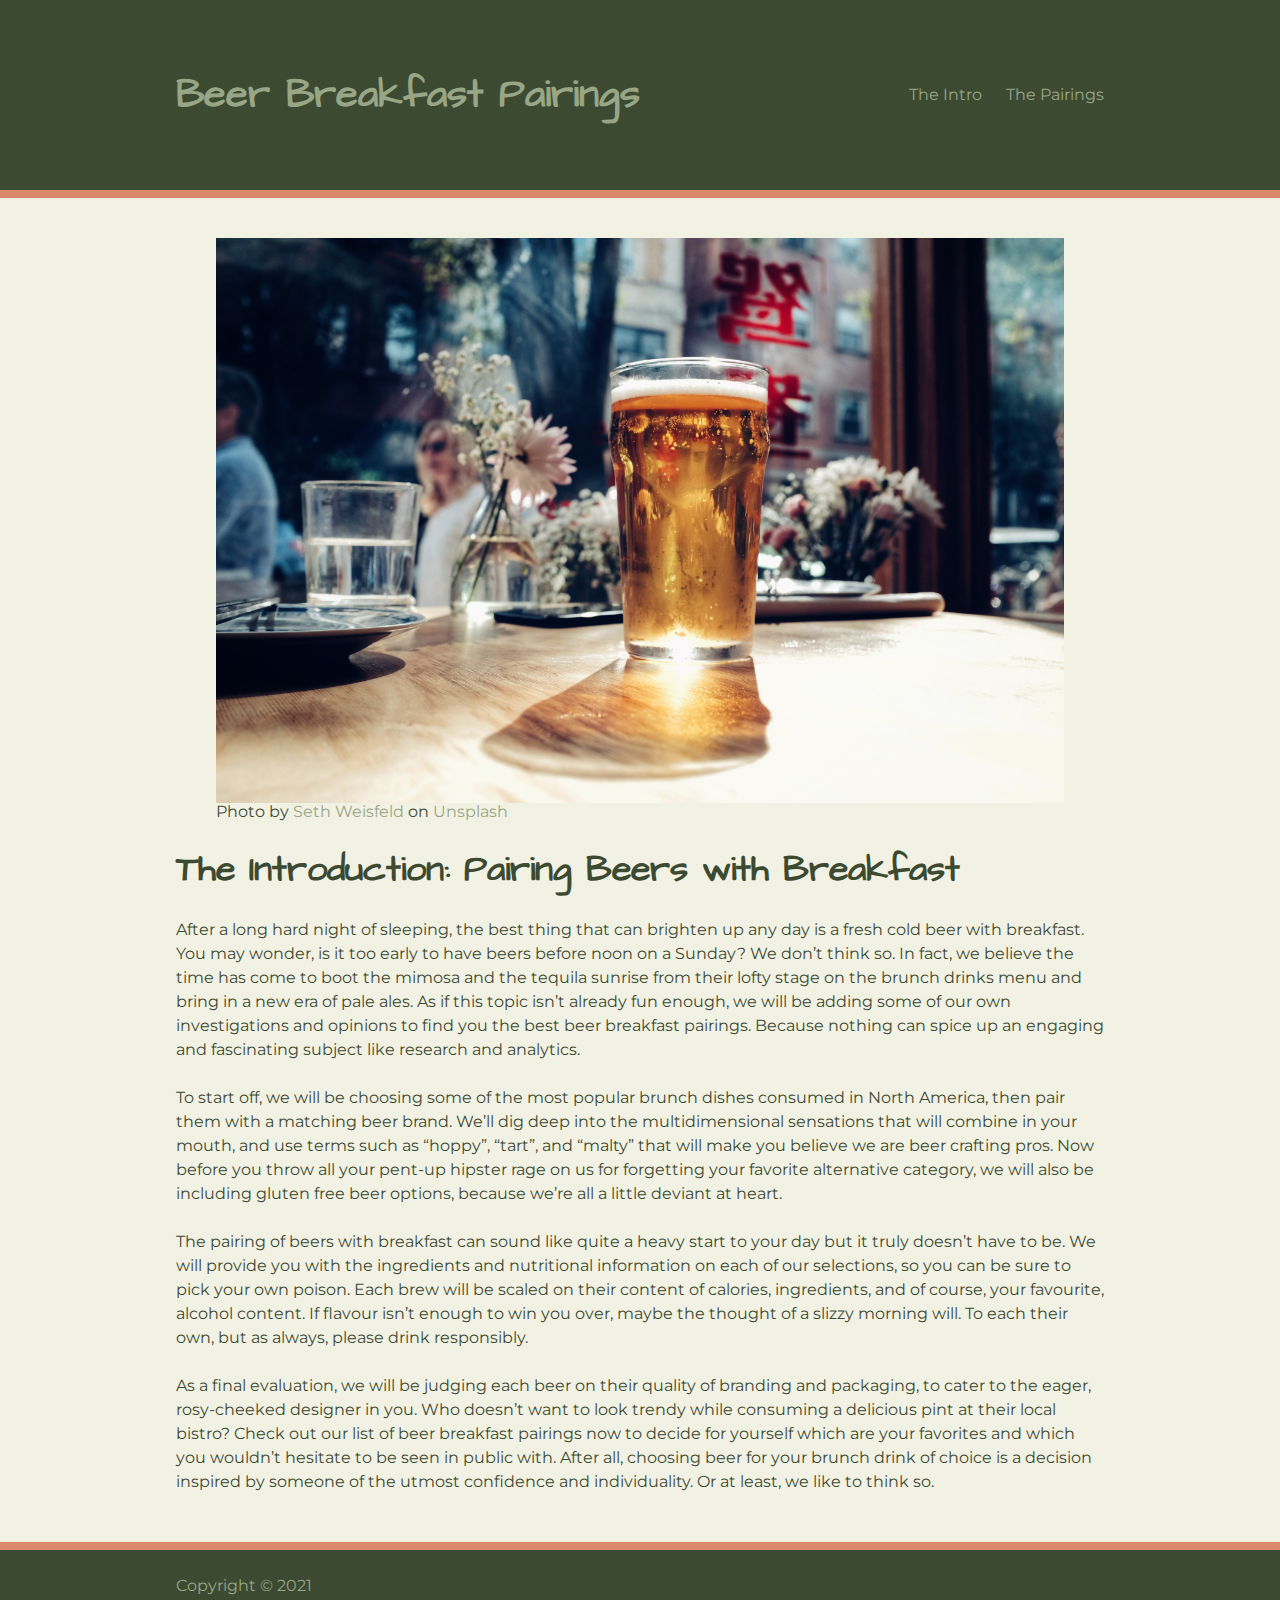
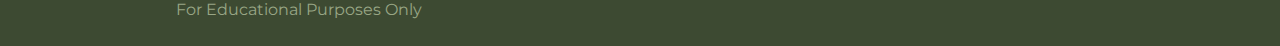
==== index.html @ 4dcbe9a8 "more keyword density fixes" ====
<!DOCTYPE html>
<html lang="en" dir="ltr" class="no-js">
  <head>

    <!-- Global site tag (gtag.js) - Google Analytics -->
    <script async src="https://www.googletagmanager.com/gtag/js?id=G-LC8LD8PH2Z"></script>
    <script>
      window.dataLayer = window.dataLayer || [];
      function gtag(){dataLayer.push(arguments);}
      gtag('js', new Date());

      gtag('config', 'G-LC8LD8PH2Z');
    </script>

    <meta charset="UTF-8">
    <title>Beer Breakfast Pairings | Our Top Beer Picks To Match Your Favorite Brunch Dishes | The Introduction</title>
    <meta name="description" content="Our favourite beer breakfast pairings for the most popular brunch meals in North America. Using words such as 'malty' and 'hoppy' in our analysis, we will make you believe we brew the beer ourselves.">
    <meta name="keywords" content="beer breakfast parings, beers with brunch pairings, ale, drink">
    <meta name="viewport" content="width=device-width, initial-scale=1.0">

    <meta name="google-site-verification" content="4k_ehFL5iuxhpfFcUQzM9LaRDyfNftqiYfcTydCFBc4" />

    <link rel="preconnect" href="https://fonts.gstatic.com">
    <link href="https://fonts.googleapis.com/css2?family=Architects+Daughter&family=Montserrat&display=swap" rel="stylesheet">

    <link rel="stylesheet" href="css/template.css">
    <link rel="stylesheet" href="css/style.css">

  </head>

  <body>
    <header>
      <div class="container">
        <h1>Beer Breakfast Pairings</h1>
        <nav>
          <ul>
            <li><a href="index.html">The Intro</a></li>
            <li><a href="pairings.html">The Pairings</a></li>
          </ul>
        </nav>
      </div>
    </header>

    <main class="container">
      <figure>
        <img src="img/banner-home.jpg" alt="beer on a brunch table in cafe">
        <figcaption><span>Photo by <a href="https://unsplash.com/@s3th?utm_source=unsplash&amp;utm_medium=referral&amp;utm_content=creditCopyText">Seth Weisfeld</a> on <a href="https://unsplash.com/s/photos/beer-brunch?utm_source=unsplash&amp;utm_medium=referral&amp;utm_content=creditCopyText">Unsplash</a></span></figcaption>
      </figure>
      <h2>The Introduction: Pairing Beers with Breakfast</h2>
      <p>After a long hard night of sleeping, the best thing that can brighten up any day is a fresh cold beer with breakfast. You may wonder, is it too early to have beers before noon on a Sunday? We don’t think so. In fact, we believe the time has come to boot the mimosa and the tequila sunrise from their lofty stage on the brunch drinks menu and bring in a new era of pale ales. As if this topic isn’t already fun enough, we will be adding some of our own investigations and opinions to find you the best beer breakfast pairings. Because nothing can spice up an engaging and fascinating subject like research and analytics. </p>
      <p>To start off, we will be choosing some of the most popular brunch dishes consumed in North America, then pair them with a matching beer brand. We’ll dig deep into the multidimensional sensations that will combine in your mouth, and use terms such as “hoppy”, “tart”, and “malty” that will make you believe we are beer crafting pros. Now before you throw all your pent-up hipster rage on us for forgetting your favorite alternative category, we will also be including gluten free beer options, because we’re all a little deviant at heart.</p>
      <p>The pairing of beers with breakfast can sound like quite a heavy start to your day but it truly doesn’t have to be. We will provide you with the ingredients and nutritional information on each of our selections, so you can be sure to pick your own poison. Each brew will be scaled on their content of calories, ingredients, and of course, your favourite, alcohol content. If flavour isn’t enough to win you over, maybe the thought of a slizzy morning will. To each their own, but as always, please drink responsibly.</p>
      <p>As a final evaluation, we will be judging each beer on their quality of branding and packaging, to cater to the eager, rosy-cheeked designer in you. Who doesn’t want to look trendy while consuming a delicious pint at their local bistro? Check out our list of beer breakfast pairings now to decide for yourself which are your favorites and which you wouldn’t hesitate to be seen in public with. After all, choosing beer for your brunch drink of choice is a decision inspired by someone of the utmost confidence and individuality. Or at least, we like to think so.</p>
    </main>

    <footer>
      <div class="container">
        <p>Copyright &copy; 2021</p>
        <p>For Educational Purposes Only</p>
      </div>
    </footer>
  </body>
</html>
---- css/template.css ----
html {
  scroll-behavior: smooth;
  line-height: 1.15;
  -webkit-text-size-adjust: 100%;
  font-size: 100%;
  box-sizing: border-box;
}

*, *::after, *::before {
  box-sizing: inherit;
}

body {
  min-height: 100vh;
  margin: 0;
}

/* article, aside, figcaption, figure, footer, header, hgroup, main, nav, section {
  display: block;
} */

h1, h2, h3, h4, h5, h6, p, ul, li {
  margin: 0;
}

hr {
  display: block;
  height: 1px;
  border: 0;
  border-top: 1px solid #ccc;
  margin: 1em 0;
  padding: 0;
}

b,
strong {
  font-weight: bolder;
}

small {
  font-size: 80%;
}

sub, sup {
  font-size: 75%;
  line-height: 0;
  position: relative;
  vertical-align: baseline;
}

sub {
  bottom: -0.25em;
}

sup {
  top: -0.5em;
}

img {
  border-style: none;
  max-width: 100%;
  display: block;
}

img:not([alt]) {
  filter: blur(10px);
}

button,
input,
optgroup,
select,
textarea {
  font-family: inherit;
  font-size: 100%;
  line-height: 1.15;
  margin: 0;
}

button,
input {
  overflow: visible;
}

button,
select {
  text-transform: none;
}

button,
[type="button"],
[type="reset"],
[type="submit"] {
  -webkit-appearance: button;
}

button::-moz-focus-inner,
[type="button"]::-moz-focus-inner,
[type="reset"]::-moz-focus-inner,
[type="submit"]::-moz-focus-inner {
  border-style: none;
  padding: 0;
}

fieldset {
  padding: 0.35em 0.75em 0.625em;
}

legend {
  box-sizing: border-box;
  color: inherit;
  display: table;
  max-width: 100%;
  padding: 0;
  white-space: normal;
}

textarea {
  overflow: auto;
}

[type="checkbox"],
[type="radio"] {
  box-sizing: border-box;
  padding: 0;
}

[type="number"]::-webkit-inner-spin-button,
[type="number"]::-webkit-outer-spin-button {
  height: auto;
}

[type="search"] {
  -webkit-appearance: textfield;
  outline-offset: -2px;
}

::-webkit-file-upload-button {
  -webkit-appearance: button;
  font: inherit;
}

audio,
canvas,
iframe,
img,
svg,
video {
  vertical-align: middle;
}

/* table {
  border-collapse: collapse;
} */

@media (prefers-reduced-motion: reduce) {
  * {
    animation-duration: 0.01ms !important;
    animation-iteration-count: .1 !important;
    transition-duration: 0.01ms !important;
    scroll-behavior: auto !important;
  }
}

.sr-only {
  border: 0;
  clip: rect(0, 0, 0, 0);
  height: 1px;
  margin: -1px;
  overflow: hidden;
  padding: 0;
  position: absolute;
  white-space: nowrap;
  width: 1px;
}

.sr-only.focusable:active,
.st-only.focusable:focus {
  clip: auto;
  height: auto;
  margin: 0;
  overflow: visible;
  position: static;
  white-space: inherit;
  width: auto;
}

.invisible {
  visibility: hidden;
}

.clearfix::before,
.clearfix::after {
  content: " ";
  display: table;
}

.clearfix::after {
  clear: both;
}
---- css/style.css ----
/* universal styles */
html {
  font-size: 100%;
}

body {
  display: flex;
  min-height: 100vh;
  flex-direction: column;
  font-family: 'Montserrat', sans-serif;
  background-color: #f2f2e4;
  color: #3D4A32;
}

main {
  flex: 1;
}

h1, h2, h3, h4 {
  font-family: 'Architects Daughter', cursive;
}

h1 {
  font-size: 2.5rem;
}

h2 {
  font-size: 2.25rem;
  line-height: 3rem;
  margin-bottom: 1.5rem;
}

p {
  font-size: 1rem;
  line-height: 1.5rem;
  margin-bottom: 1.5rem;
}

ul {
  padding: 0;
}

li {
  list-style-type: none;
}

a {
  text-decoration: none;
  color: #98A685;
}

a:hover {
  color: #D9896C;
}

a:active {
  color: #D9896C;
}

.container {
  max-width: 60rem;
  margin: 0 auto;
  padding: 1.5rem 1rem;
}

/* body styles */
header {
  background-color: #3D4A32;
  color: #98A685;
  border-bottom: 0.5rem solid #D9896C;
}

header .container {
  display: flex;
  flex-wrap: wrap;
  justify-content: space-between;
  padding: 3rem 1rem;
  align-items: center;
}

header h1 {
  margin: 1.5rem 3rem 1.5rem 0;
}

nav ul {
  display: flex;
  flex-wrap: wrap;
}

nav ul li {
  margin-left: 1.5rem;
}

nav ul li:first-of-type {
  margin: 0;
}

main h2 {
  margin-top: 1.5rem;
}

footer {
  background-color: #3D4A32;
  color: #98A685;
  border-top: 0.5rem solid #D9896C;
}

footer p {
  margin: 0;
}
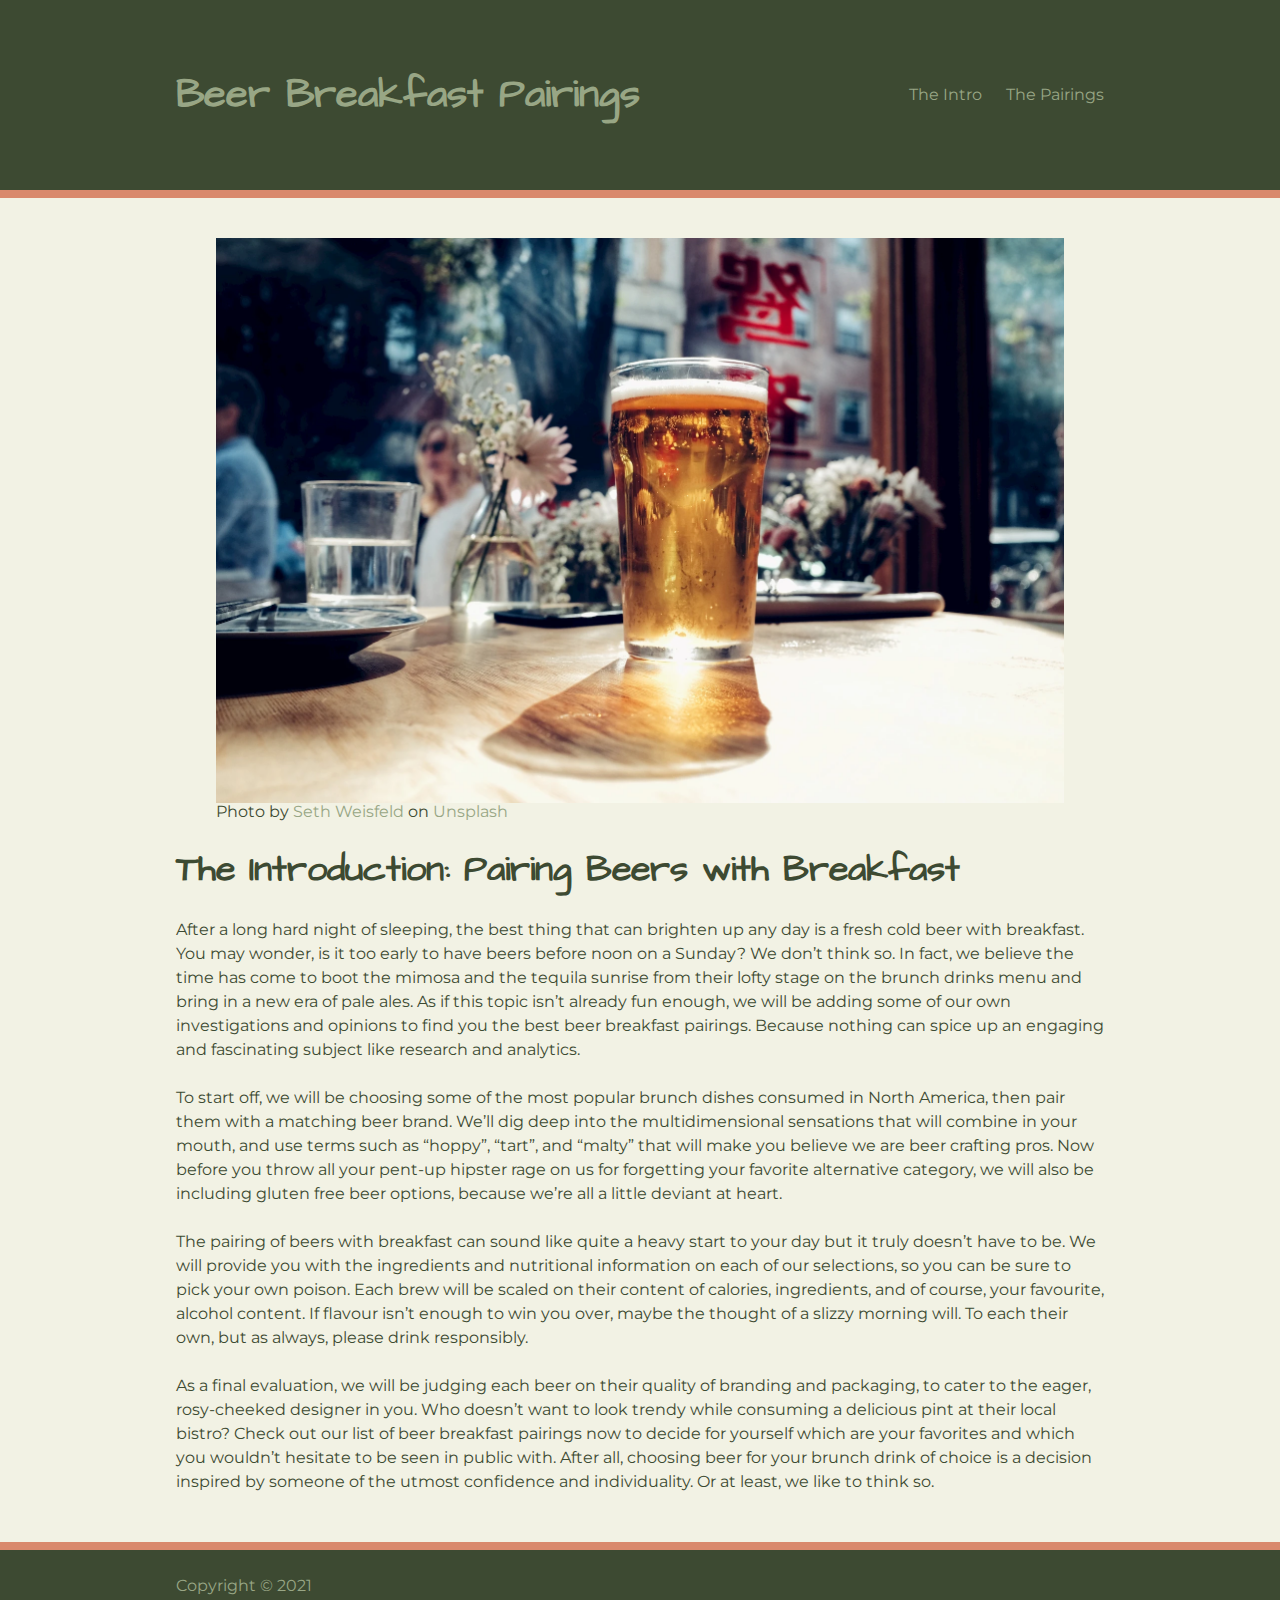
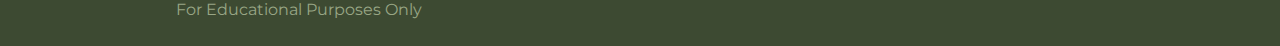
==== commit b5c55961: "updated imgs to resized webp format" ====
--- a/index.html
+++ b/index.html
@@ -15,7 +15,7 @@
     <meta charset="UTF-8">
     <title>Beer Breakfast Pairings | Our Top Beer Picks To Match Your Favorite Brunch Dishes | The Introduction</title>
     <meta name="description" content="Our favourite beer breakfast pairings for the most popular brunch meals in North America. Using words such as 'malty' and 'hoppy' in our analysis, we will make you believe we brew the beer ourselves.">
-    <meta name="keywords" content="beer breakfast parings, beers with brunch pairings, ale, drink">
+    <meta name="keywords" content="beer breakfast pairings, beers with brunch pairings, ale, drink, eat, meal, flavor">
     <meta name="viewport" content="width=device-width, initial-scale=1.0">
 
     <meta name="google-site-verification" content="4k_ehFL5iuxhpfFcUQzM9LaRDyfNftqiYfcTydCFBc4" />
@@ -43,7 +43,7 @@
 
     <main class="container">
       <figure>
-        <img src="img/banner-home.jpg" alt="beer on a brunch table in cafe">
+        <img src="img/banner-home.webp" alt="beer on a brunch table in cafe">
         <figcaption><span>Photo by <a href="https://unsplash.com/@s3th?utm_source=unsplash&amp;utm_medium=referral&amp;utm_content=creditCopyText">Seth Weisfeld</a> on <a href="https://unsplash.com/s/photos/beer-brunch?utm_source=unsplash&amp;utm_medium=referral&amp;utm_content=creditCopyText">Unsplash</a></span></figcaption>
       </figure>
       <h2>The Introduction: Pairing Beers with Breakfast</h2>
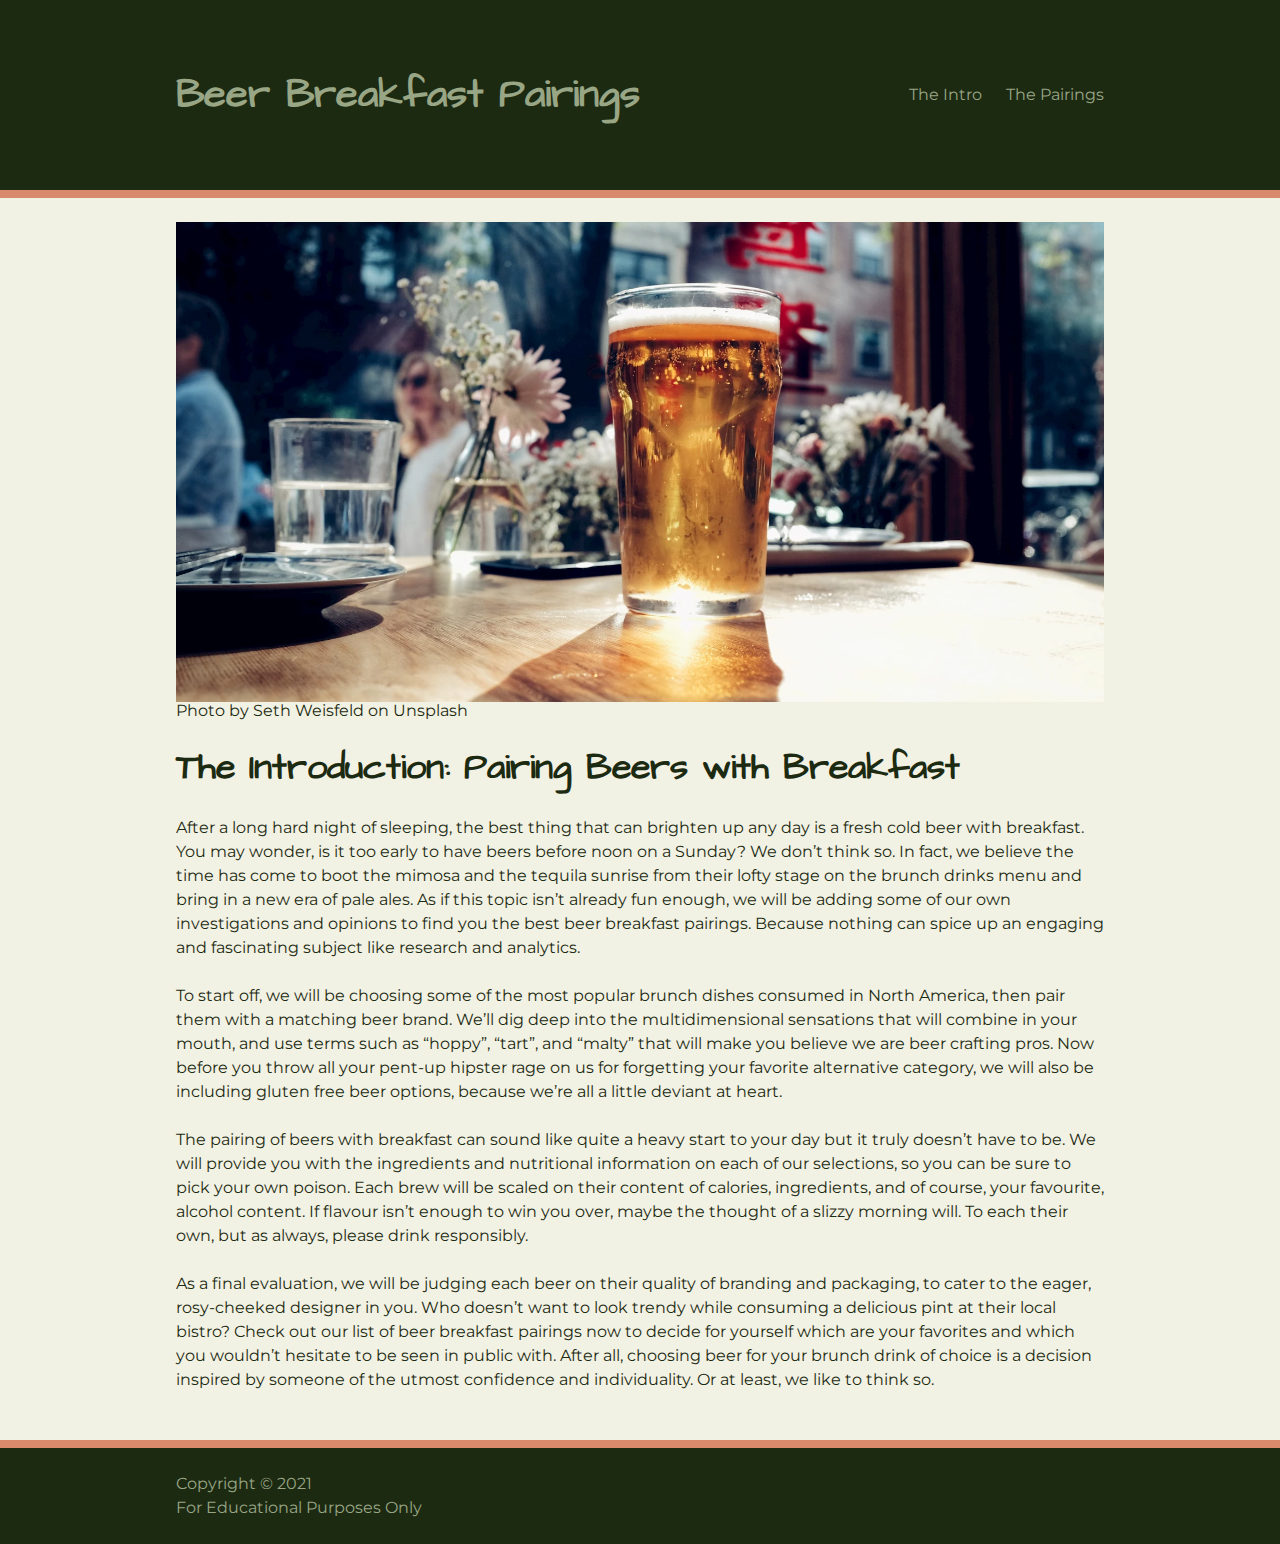
==== commit b4a6e201: "changed figure img to banner with background img" ====
--- a/index.html
+++ b/index.html
@@ -42,10 +42,11 @@
     </header>
 
     <main class="container">
-      <figure>
-        <img src="img/banner-home.webp" alt="beer on a brunch table in cafe">
-        <figcaption><span>Photo by <a href="https://unsplash.com/@s3th?utm_source=unsplash&amp;utm_medium=referral&amp;utm_content=creditCopyText">Seth Weisfeld</a> on <a href="https://unsplash.com/s/photos/beer-brunch?utm_source=unsplash&amp;utm_medium=referral&amp;utm_content=creditCopyText">Unsplash</a></span></figcaption>
-      </figure>
+      <div class="banner">
+        <div class="banner-img home"></div>
+        <span>Photo by <a href="https://unsplash.com/@s3th?utm_source=unsplash&amp;utm_medium=referral&amp;utm_content=creditCopyText">Seth Weisfeld</a> on <a href="https://unsplash.com/s/photos/beer-brunch?utm_source=unsplash&amp;utm_medium=referral&amp;utm_content=creditCopyText">Unsplash</a></span>
+      </div>
+
       <h2>The Introduction: Pairing Beers with Breakfast</h2>
       <p>After a long hard night of sleeping, the best thing that can brighten up any day is a fresh cold beer with breakfast. You may wonder, is it too early to have beers before noon on a Sunday? We don’t think so. In fact, we believe the time has come to boot the mimosa and the tequila sunrise from their lofty stage on the brunch drinks menu and bring in a new era of pale ales. As if this topic isn’t already fun enough, we will be adding some of our own investigations and opinions to find you the best beer breakfast pairings. Because nothing can spice up an engaging and fascinating subject like research and analytics. </p>
       <p>To start off, we will be choosing some of the most popular brunch dishes consumed in North America, then pair them with a matching beer brand. We’ll dig deep into the multidimensional sensations that will combine in your mouth, and use terms such as “hoppy”, “tart”, and “malty” that will make you believe we are beer crafting pros. Now before you throw all your pent-up hipster rage on us for forgetting your favorite alternative category, we will also be including gluten free beer options, because we’re all a little deviant at heart.</p>
--- a/css/style.css
+++ b/css/style.css
@@ -9,7 +9,7 @@
   flex-direction: column;
   font-family: 'Montserrat', sans-serif;
   background-color: #f2f2e4;
-  color: #3D4A32;
+  color: #1D2A12;
 }
 
 main {
@@ -57,6 +57,10 @@
   color: #D9896C;
 }
 
+main a {
+  color: #1D2A12;
+}
+
 .container {
   max-width: 60rem;
   margin: 0 auto;
@@ -65,7 +69,7 @@
 
 /* body styles */
 header {
-  background-color: #3D4A32;
+  background-color: #1D2A12;
   color: #98A685;
   border-bottom: 0.5rem solid #D9896C;
 }
@@ -95,12 +99,33 @@
   margin: 0;
 }
 
+.banner {
+  display: flex;
+  flex-wrap: wrap;
+  flex-direction: column;
+  margin: 0;
+}
+
+.banner .home {
+  background-image: url('../img/banner-home.webp');
+}
+
+.banner .pairings {
+  background-image: url('../img/banner-pairings.webp');
+}
+
+.banner-img {
+  height: 30rem;
+  background-position: center;
+  background-size: cover;
+}
+
 main h2 {
   margin-top: 1.5rem;
 }
 
 footer {
-  background-color: #3D4A32;
+  background-color: #1D2A12;
   color: #98A685;
   border-top: 0.5rem solid #D9896C;
 }
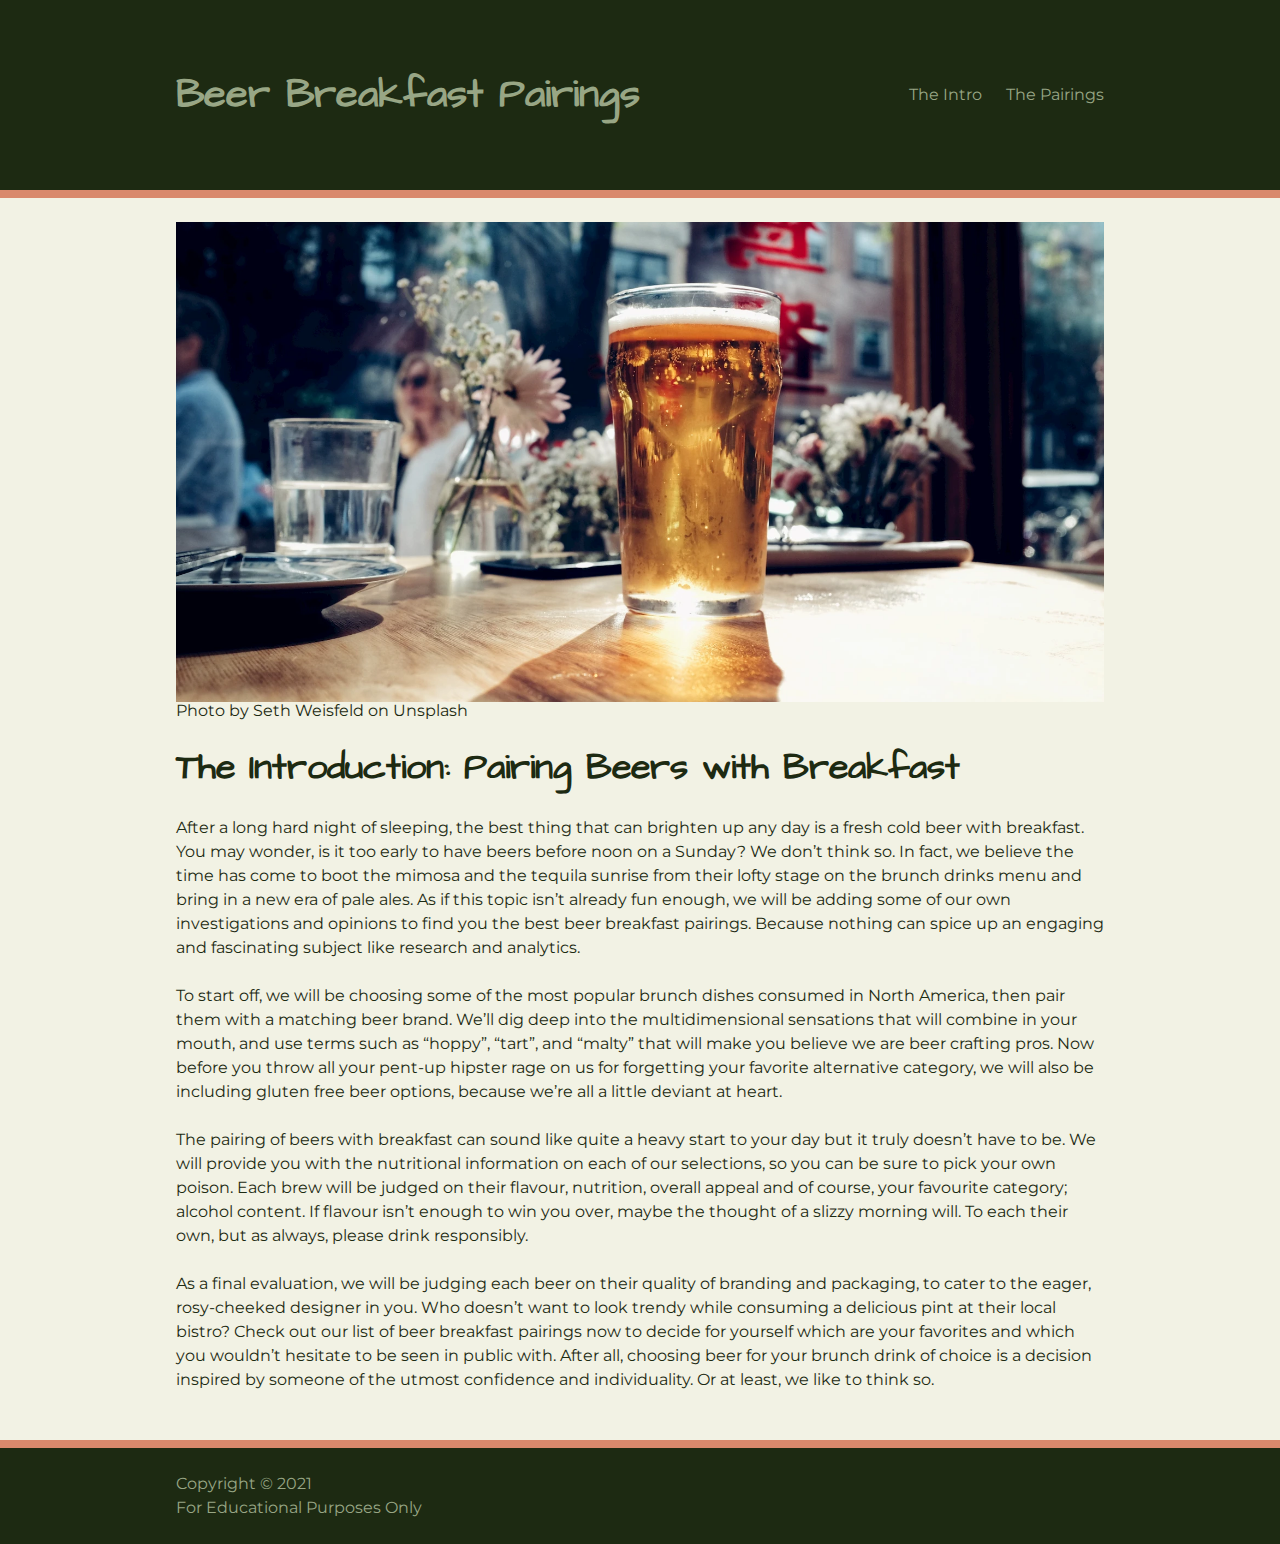
==== commit 932599a6: "Added pictures and some content to pairings page." ====
--- a/index.html
+++ b/index.html
@@ -50,7 +50,7 @@
       <h2>The Introduction: Pairing Beers with Breakfast</h2>
       <p>After a long hard night of sleeping, the best thing that can brighten up any day is a fresh cold beer with breakfast. You may wonder, is it too early to have beers before noon on a Sunday? We don’t think so. In fact, we believe the time has come to boot the mimosa and the tequila sunrise from their lofty stage on the brunch drinks menu and bring in a new era of pale ales. As if this topic isn’t already fun enough, we will be adding some of our own investigations and opinions to find you the best beer breakfast pairings. Because nothing can spice up an engaging and fascinating subject like research and analytics. </p>
       <p>To start off, we will be choosing some of the most popular brunch dishes consumed in North America, then pair them with a matching beer brand. We’ll dig deep into the multidimensional sensations that will combine in your mouth, and use terms such as “hoppy”, “tart”, and “malty” that will make you believe we are beer crafting pros. Now before you throw all your pent-up hipster rage on us for forgetting your favorite alternative category, we will also be including gluten free beer options, because we’re all a little deviant at heart.</p>
-      <p>The pairing of beers with breakfast can sound like quite a heavy start to your day but it truly doesn’t have to be. We will provide you with the ingredients and nutritional information on each of our selections, so you can be sure to pick your own poison. Each brew will be scaled on their content of calories, ingredients, and of course, your favourite, alcohol content. If flavour isn’t enough to win you over, maybe the thought of a slizzy morning will. To each their own, but as always, please drink responsibly.</p>
+      <p>The pairing of beers with breakfast can sound like quite a heavy start to your day but it truly doesn’t have to be. We will provide you with the nutritional information on each of our selections, so you can be sure to pick your own poison. Each brew will be judged on their flavour, nutrition, overall appeal and of course, your favourite category; alcohol content. If flavour isn’t enough to win you over, maybe the thought of a slizzy morning will. To each their own, but as always, please drink responsibly.</p>
       <p>As a final evaluation, we will be judging each beer on their quality of branding and packaging, to cater to the eager, rosy-cheeked designer in you. Who doesn’t want to look trendy while consuming a delicious pint at their local bistro? Check out our list of beer breakfast pairings now to decide for yourself which are your favorites and which you wouldn’t hesitate to be seen in public with. After all, choosing beer for your brunch drink of choice is a decision inspired by someone of the utmost confidence and individuality. Or at least, we like to think so.</p>
     </main>
 
--- a/css/style.css
+++ b/css/style.css
@@ -4,9 +4,6 @@
 }
 
 body {
-  display: flex;
-  min-height: 100vh;
-  flex-direction: column;
   font-family: 'Montserrat', sans-serif;
   background-color: #f2f2e4;
   color: #1D2A12;
@@ -16,7 +13,7 @@
   flex: 1;
 }
 
-h1, h2, h3, h4 {
+h1, h2, h3, h4, b {
   font-family: 'Architects Daughter', cursive;
 }
 
@@ -28,6 +25,11 @@
   font-size: 2.25rem;
   line-height: 3rem;
   margin-bottom: 1.5rem;
+}
+
+h3 {
+  font-size: 1.75rem;
+  line-height: 3rem;
 }
 
 p {
@@ -107,10 +109,12 @@
 }
 
 .banner .home {
+  background-image: url('../img/banner-home.jpg');
   background-image: url('../img/banner-home.webp');
 }
 
-.banner .pairings {
+.banner .banner-pairings {
+  background-image: url('../img/banner-pairings.jpg');
   background-image: url('../img/banner-pairings.webp');
 }
 
@@ -124,6 +128,43 @@
   margin-top: 1.5rem;
 }
 
+.pairings {
+  margin-top: 3rem;
+}
+
+.pairing {
+  display: flex;
+  flex-wrap: wrap;
+  justify-content: space-between;
+  margin-bottom: 5rem;
+  align-items: flex-start;
+}
+
+.pairing picture {
+  flex-basis: 40%;
+  outline: none;
+  border: 6px solid #D9896C;
+  border-radius: 5px;
+}
+
+.pairing:nth-child(even) picture {
+  order: 2;
+}
+
+.pairing .pairing-text {
+  flex-basis: calc(60% - 1.5rem);
+}
+
+.pairing p:first-of-type {
+  margin-top: 2rem;
+  margin-bottom: 2rem;
+}
+
+.pairing b {
+  font-size: 1.25rem;
+  line-height: 1.5rem;
+}
+
 footer {
   background-color: #1D2A12;
   color: #98A685;
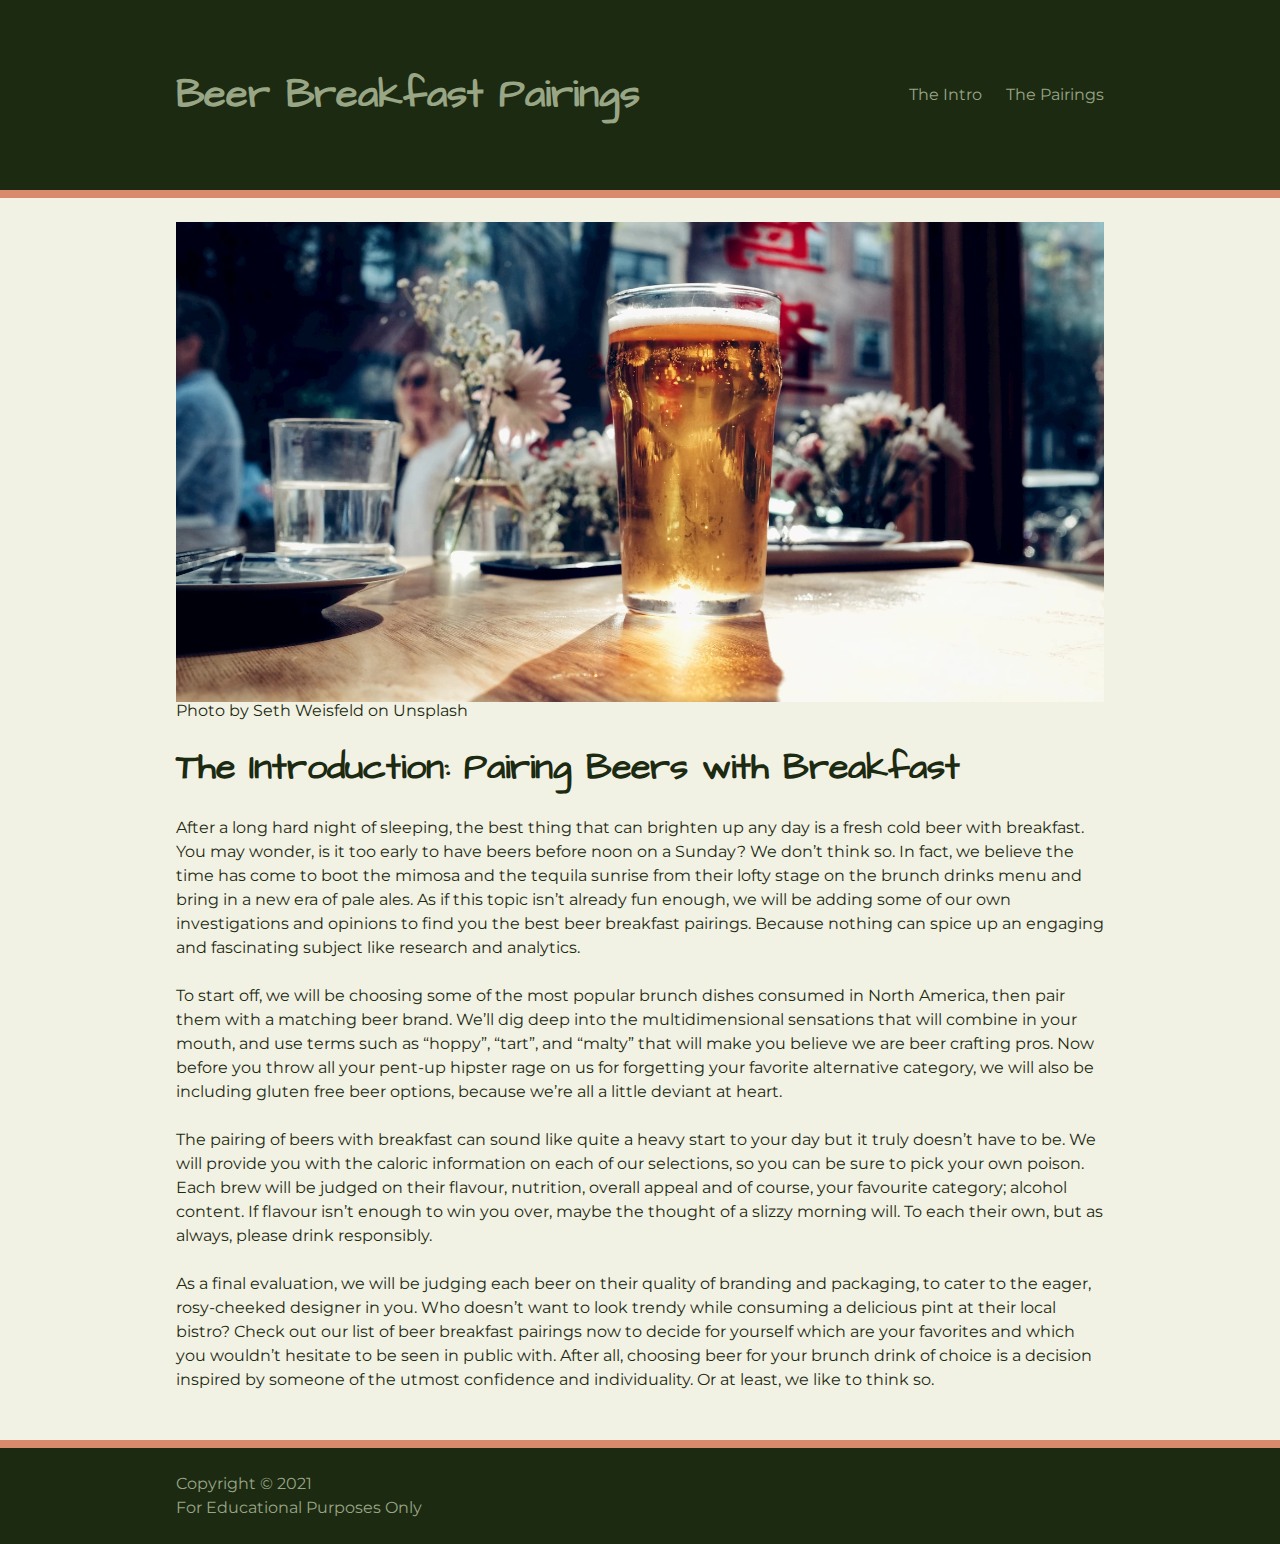
==== commit ce8cd87d: "Added more content on pairings page." ====
--- a/index.html
+++ b/index.html
@@ -50,7 +50,7 @@
       <h2>The Introduction: Pairing Beers with Breakfast</h2>
       <p>After a long hard night of sleeping, the best thing that can brighten up any day is a fresh cold beer with breakfast. You may wonder, is it too early to have beers before noon on a Sunday? We don’t think so. In fact, we believe the time has come to boot the mimosa and the tequila sunrise from their lofty stage on the brunch drinks menu and bring in a new era of pale ales. As if this topic isn’t already fun enough, we will be adding some of our own investigations and opinions to find you the best beer breakfast pairings. Because nothing can spice up an engaging and fascinating subject like research and analytics. </p>
       <p>To start off, we will be choosing some of the most popular brunch dishes consumed in North America, then pair them with a matching beer brand. We’ll dig deep into the multidimensional sensations that will combine in your mouth, and use terms such as “hoppy”, “tart”, and “malty” that will make you believe we are beer crafting pros. Now before you throw all your pent-up hipster rage on us for forgetting your favorite alternative category, we will also be including gluten free beer options, because we’re all a little deviant at heart.</p>
-      <p>The pairing of beers with breakfast can sound like quite a heavy start to your day but it truly doesn’t have to be. We will provide you with the nutritional information on each of our selections, so you can be sure to pick your own poison. Each brew will be judged on their flavour, nutrition, overall appeal and of course, your favourite category; alcohol content. If flavour isn’t enough to win you over, maybe the thought of a slizzy morning will. To each their own, but as always, please drink responsibly.</p>
+      <p>The pairing of beers with breakfast can sound like quite a heavy start to your day but it truly doesn’t have to be. We will provide you with the caloric information on each of our selections, so you can be sure to pick your own poison. Each brew will be judged on their flavour, nutrition, overall appeal and of course, your favourite category; alcohol content. If flavour isn’t enough to win you over, maybe the thought of a slizzy morning will. To each their own, but as always, please drink responsibly.</p>
       <p>As a final evaluation, we will be judging each beer on their quality of branding and packaging, to cater to the eager, rosy-cheeked designer in you. Who doesn’t want to look trendy while consuming a delicious pint at their local bistro? Check out our list of beer breakfast pairings now to decide for yourself which are your favorites and which you wouldn’t hesitate to be seen in public with. After all, choosing beer for your brunch drink of choice is a decision inspired by someone of the utmost confidence and individuality. Or at least, we like to think so.</p>
     </main>
 
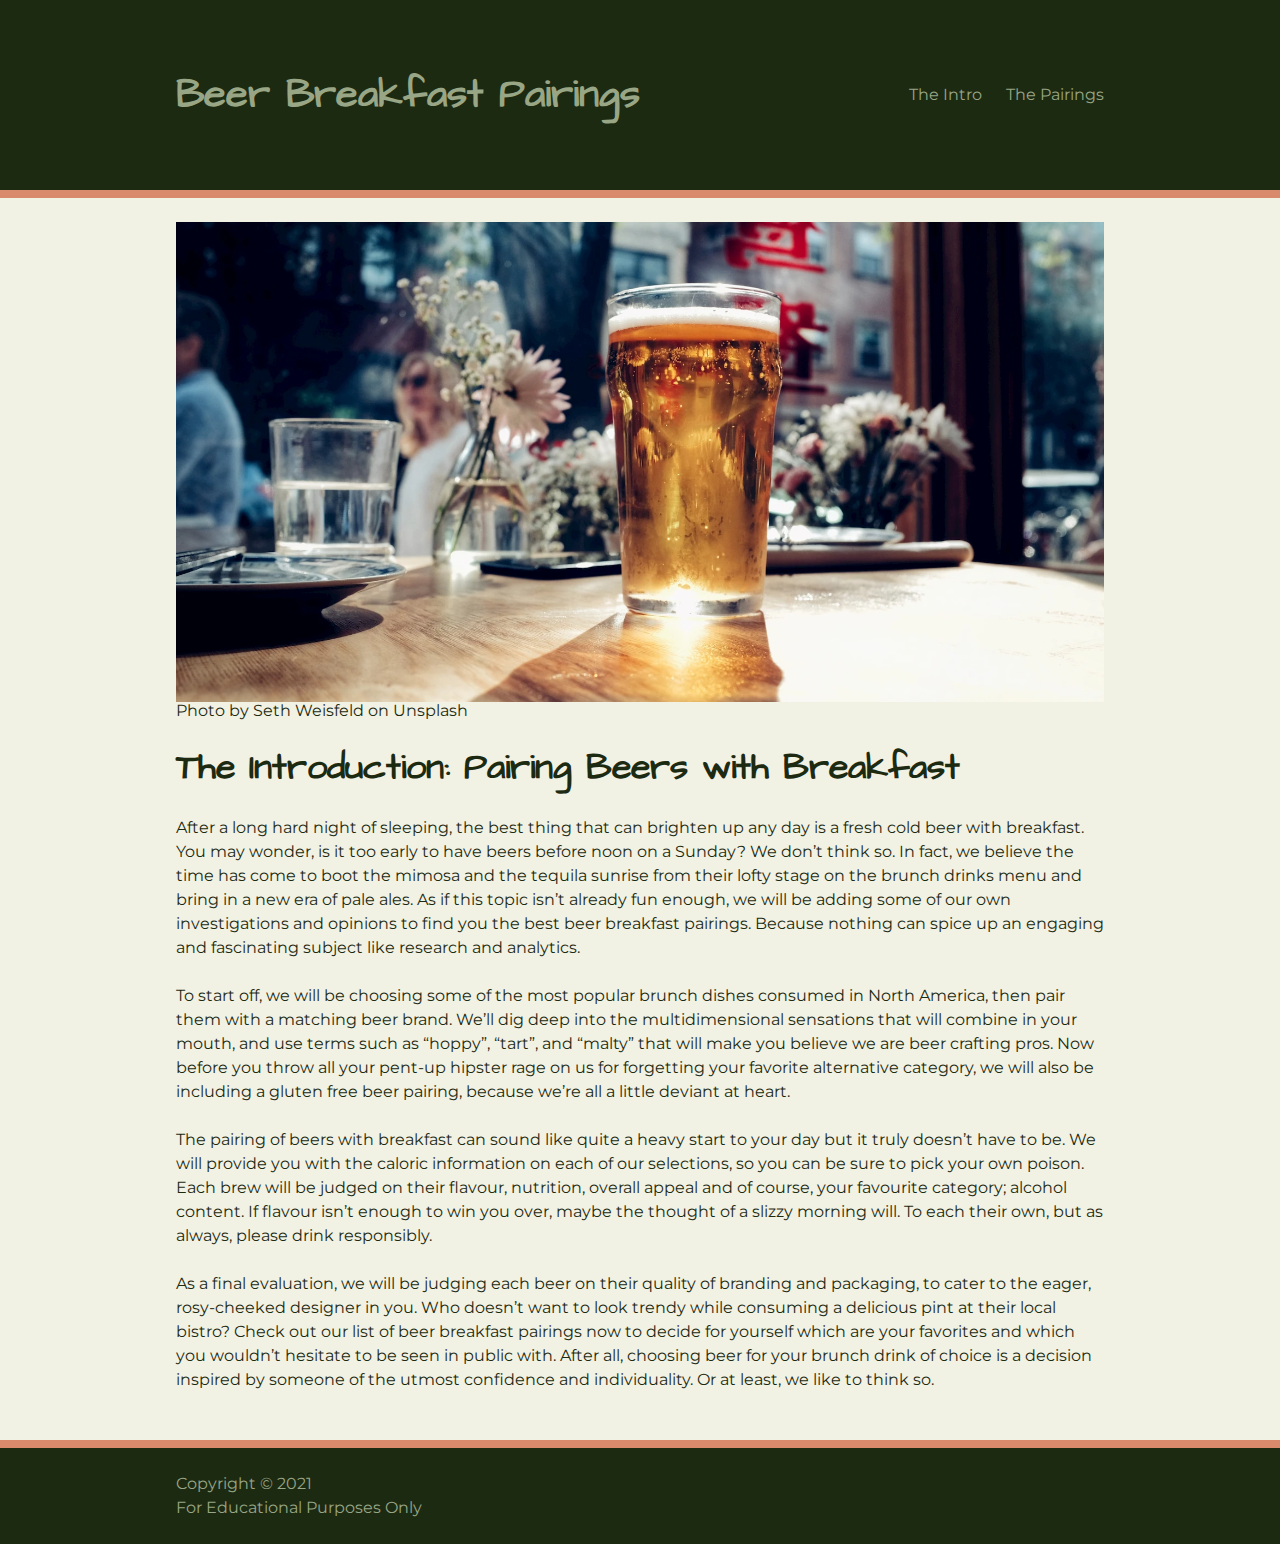
==== commit 118bd32b: "Fixed a couple content flaws." ====
--- a/index.html
+++ b/index.html
@@ -49,7 +49,7 @@
 
       <h2>The Introduction: Pairing Beers with Breakfast</h2>
       <p>After a long hard night of sleeping, the best thing that can brighten up any day is a fresh cold beer with breakfast. You may wonder, is it too early to have beers before noon on a Sunday? We don’t think so. In fact, we believe the time has come to boot the mimosa and the tequila sunrise from their lofty stage on the brunch drinks menu and bring in a new era of pale ales. As if this topic isn’t already fun enough, we will be adding some of our own investigations and opinions to find you the best beer breakfast pairings. Because nothing can spice up an engaging and fascinating subject like research and analytics. </p>
-      <p>To start off, we will be choosing some of the most popular brunch dishes consumed in North America, then pair them with a matching beer brand. We’ll dig deep into the multidimensional sensations that will combine in your mouth, and use terms such as “hoppy”, “tart”, and “malty” that will make you believe we are beer crafting pros. Now before you throw all your pent-up hipster rage on us for forgetting your favorite alternative category, we will also be including gluten free beer options, because we’re all a little deviant at heart.</p>
+      <p>To start off, we will be choosing some of the most popular brunch dishes consumed in North America, then pair them with a matching beer brand. We’ll dig deep into the multidimensional sensations that will combine in your mouth, and use terms such as “hoppy”, “tart”, and “malty” that will make you believe we are beer crafting pros. Now before you throw all your pent-up hipster rage on us for forgetting your favorite alternative category, we will also be including a gluten free beer pairing, because we’re all a little deviant at heart.</p>
       <p>The pairing of beers with breakfast can sound like quite a heavy start to your day but it truly doesn’t have to be. We will provide you with the caloric information on each of our selections, so you can be sure to pick your own poison. Each brew will be judged on their flavour, nutrition, overall appeal and of course, your favourite category; alcohol content. If flavour isn’t enough to win you over, maybe the thought of a slizzy morning will. To each their own, but as always, please drink responsibly.</p>
       <p>As a final evaluation, we will be judging each beer on their quality of branding and packaging, to cater to the eager, rosy-cheeked designer in you. Who doesn’t want to look trendy while consuming a delicious pint at their local bistro? Check out our list of beer breakfast pairings now to decide for yourself which are your favorites and which you wouldn’t hesitate to be seen in public with. After all, choosing beer for your brunch drink of choice is a decision inspired by someone of the utmost confidence and individuality. Or at least, we like to think so.</p>
     </main>
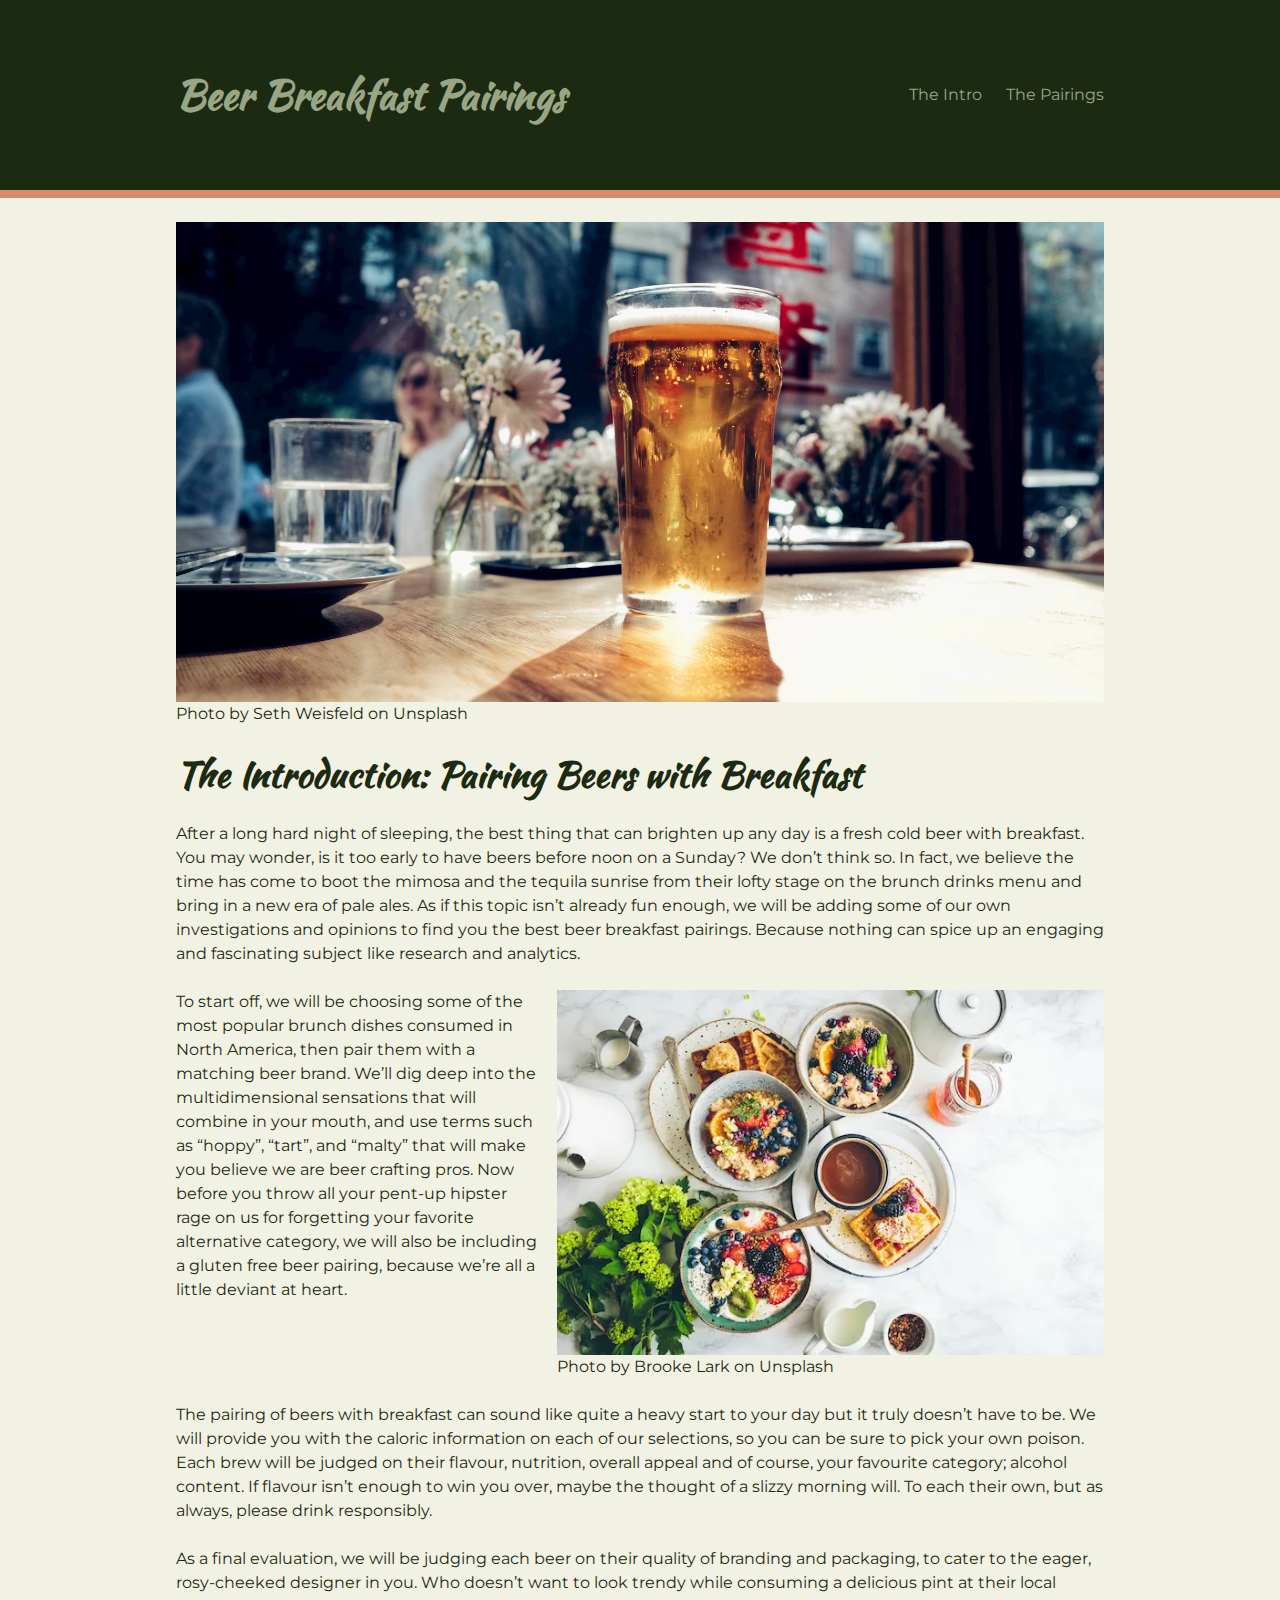
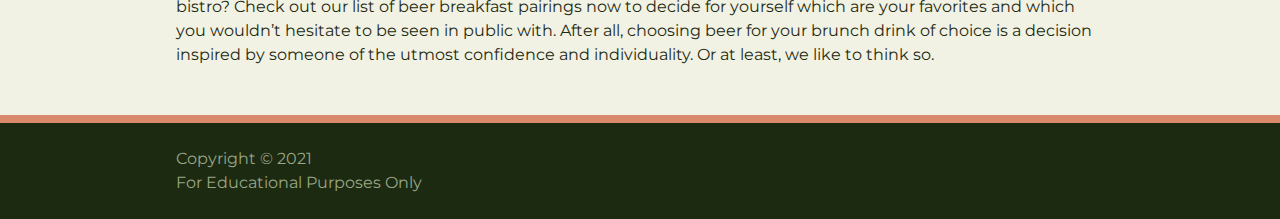
==== commit c0a70020: "Added additional content for analytics" ====
--- a/index.html
+++ b/index.html
@@ -20,8 +20,10 @@
 
     <meta name="google-site-verification" content="4k_ehFL5iuxhpfFcUQzM9LaRDyfNftqiYfcTydCFBc4" />
 
+    <!-- <link rel="preconnect" href="https://fonts.gstatic.com">
+    <link href="https://fonts.googleapis.com/css2?family=Architects+Daughter&family=Montserrat&display=swap" rel="stylesheet"> -->
     <link rel="preconnect" href="https://fonts.gstatic.com">
-    <link href="https://fonts.googleapis.com/css2?family=Architects+Daughter&family=Montserrat&display=swap" rel="stylesheet">
+    <link href="https://fonts.googleapis.com/css2?family=Kaushan+Script&family=Montserrat:wght@300&display=swap" rel="stylesheet">
 
     <link rel="stylesheet" href="css/template.css">
     <link rel="stylesheet" href="css/style.css">
@@ -47,11 +49,20 @@
         <span>Photo by <a href="https://unsplash.com/@s3th?utm_source=unsplash&amp;utm_medium=referral&amp;utm_content=creditCopyText">Seth Weisfeld</a> on <a href="https://unsplash.com/s/photos/beer-brunch?utm_source=unsplash&amp;utm_medium=referral&amp;utm_content=creditCopyText">Unsplash</a></span>
       </div>
 
-      <h2>The Introduction: Pairing Beers with Breakfast</h2>
-      <p>After a long hard night of sleeping, the best thing that can brighten up any day is a fresh cold beer with breakfast. You may wonder, is it too early to have beers before noon on a Sunday? We don’t think so. In fact, we believe the time has come to boot the mimosa and the tequila sunrise from their lofty stage on the brunch drinks menu and bring in a new era of pale ales. As if this topic isn’t already fun enough, we will be adding some of our own investigations and opinions to find you the best beer breakfast pairings. Because nothing can spice up an engaging and fascinating subject like research and analytics. </p>
-      <p>To start off, we will be choosing some of the most popular brunch dishes consumed in North America, then pair them with a matching beer brand. We’ll dig deep into the multidimensional sensations that will combine in your mouth, and use terms such as “hoppy”, “tart”, and “malty” that will make you believe we are beer crafting pros. Now before you throw all your pent-up hipster rage on us for forgetting your favorite alternative category, we will also be including a gluten free beer pairing, because we’re all a little deviant at heart.</p>
-      <p>The pairing of beers with breakfast can sound like quite a heavy start to your day but it truly doesn’t have to be. We will provide you with the caloric information on each of our selections, so you can be sure to pick your own poison. Each brew will be judged on their flavour, nutrition, overall appeal and of course, your favourite category; alcohol content. If flavour isn’t enough to win you over, maybe the thought of a slizzy morning will. To each their own, but as always, please drink responsibly.</p>
-      <p>As a final evaluation, we will be judging each beer on their quality of branding and packaging, to cater to the eager, rosy-cheeked designer in you. Who doesn’t want to look trendy while consuming a delicious pint at their local bistro? Check out our list of beer breakfast pairings now to decide for yourself which are your favorites and which you wouldn’t hesitate to be seen in public with. After all, choosing beer for your brunch drink of choice is a decision inspired by someone of the utmost confidence and individuality. Or at least, we like to think so.</p>
+      <section class="intro-body">
+        <h2>The Introduction: Pairing Beers with Breakfast</h2>
+        <p>After a long hard night of sleeping, the best thing that can brighten up any day is a fresh cold beer with breakfast. You may wonder, is it too early to have beers before noon on a Sunday? We don’t think so. In fact, we believe the time has come to boot the mimosa and the tequila sunrise from their lofty stage on the brunch drinks menu and bring in a new era of pale ales. As if this topic isn’t already fun enough, we will be adding some of our own investigations and opinions to find you the best beer breakfast pairings. Because nothing can spice up an engaging and fascinating subject like research and analytics. </p>
+        <p>To start off, we will be choosing some of the most popular brunch dishes consumed in North America, then pair them with a matching beer brand. We’ll dig deep into the multidimensional sensations that will combine in your mouth, and use terms such as “hoppy”, “tart”, and “malty” that will make you believe we are beer crafting pros. Now before you throw all your pent-up hipster rage on us for forgetting your favorite alternative category, we will also be including a gluten free beer pairing, because we’re all a little deviant at heart.</p>
+        <picture>
+          <source srcset="img/breakfasts.webp" type="image/webp">
+          <source srcset="img/breakfasts.jpg" type="image/jpeg">
+          <img src="img/breakfasts.jpg" alt="breakfasts">
+          <span>Photo by <a href="https://unsplash.com/@brookelark?utm_source=unsplash&amp;utm_medium=referral&amp;utm_content=creditCopyText">Brooke Lark</a> on <a href="https://unsplash.com/s/photos/breakfast?utm_source=unsplash&amp;utm_medium=referral&amp;utm_content=creditCopyText">Unsplash</a></span>
+        </picture>
+        <p>The pairing of beers with breakfast can sound like quite a heavy start to your day but it truly doesn’t have to be. We will provide you with the caloric information on each of our selections, so you can be sure to pick your own poison. Each brew will be judged on their flavour, nutrition, overall appeal and of course, your favourite category; alcohol content. If flavour isn’t enough to win you over, maybe the thought of a slizzy morning will. To each their own, but as always, please drink responsibly.</p>
+        <p>As a final evaluation, we will be judging each beer on their quality of branding and packaging, to cater to the eager, rosy-cheeked designer in you. Who doesn’t want to look trendy while consuming a delicious pint at their local bistro? Check out our list of beer breakfast pairings now to decide for yourself which are your favorites and which you wouldn’t hesitate to be seen in public with. After all, choosing beer for your brunch drink of choice is a decision inspired by someone of the utmost confidence and individuality. Or at least, we like to think so.</p>
+      </section>
+
     </main>
 
     <footer>
--- a/css/style.css
+++ b/css/style.css
@@ -14,7 +14,7 @@
 }
 
 h1, h2, h3, h4, b {
-  font-family: 'Architects Daughter', cursive;
+  font-family: 'Kaushan Script', cursive;
 }
 
 h1 {
@@ -124,8 +124,34 @@
   background-size: cover;
 }
 
+.banner span,
+picture span {
+  line-height: 1.5rem;
+}
+
 main h2 {
   margin-top: 1.5rem;
+}
+
+.intro-body {
+  display: flex;
+  flex-wrap: wrap;
+  justify-content: space-between;
+}
+
+.intro-body picture {
+  flex-basis: 100%;
+  margin-bottom: 1.5rem;
+}
+
+@media (min-width: 700px) {
+  .intro-body p:nth-of-type(2) {
+    flex-basis: calc((100% - 1rem) * 0.4);
+  }
+
+  .intro-body picture {
+    flex-basis: calc((100% - 1rem) * 0.6);
+  }
 }
 
 .pairings {
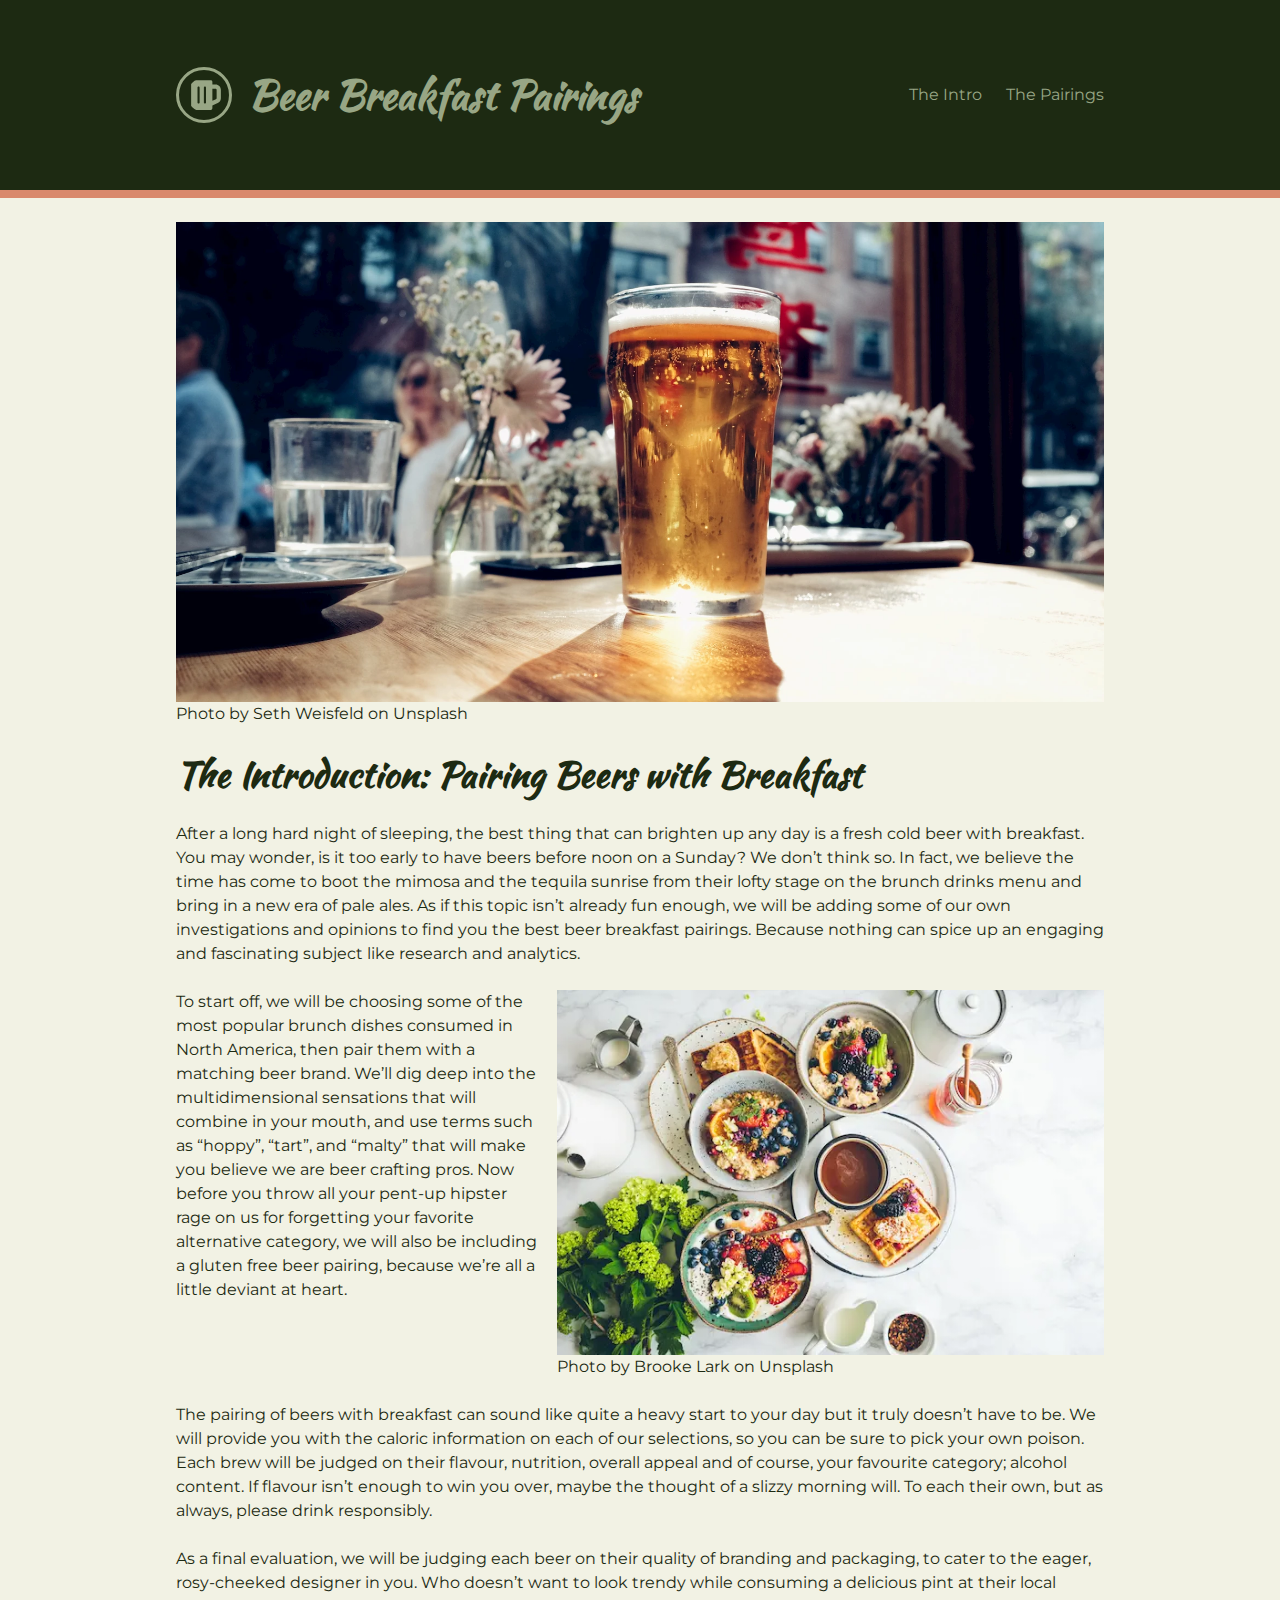
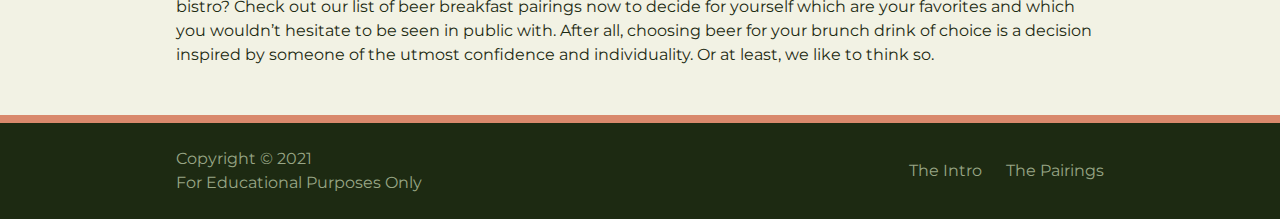
==== commit 58aea43a: "added logo, fixed some spelling errors and added footer navigation" ====
--- a/index.html
+++ b/index.html
@@ -33,7 +33,13 @@
   <body>
     <header>
       <div class="container">
-        <h1>Beer Breakfast Pairings</h1>
+        <a class="logo" href="index.html">
+          <svg viewBox="0 0 448 512">
+            <path fill="currentColor" d="M368 96h-48V56c0-13.255-10.745-24-24-24H24C10.745 32 0 42.745 0 56v400c0 13.255 10.745 24 24 24h272c13.255 0 24-10.745 24-24v-42.11l80.606-35.977C429.396 365.063 448 336.388 448 304.86V176c0-44.112-35.888-80-80-80zm16 208.86a16.018 16.018 0 0 1-9.479 14.611L320 343.805V160h48c8.822 0 16 7.178 16 16v128.86zM208 384c-8.836 0-16-7.164-16-16V144c0-8.836 7.164-16 16-16s16 7.164 16 16v224c0 8.836-7.164 16-16 16zm-96 0c-8.836 0-16-7.164-16-16V144c0-8.836 7.164-16 16-16s16 7.164 16 16v224c0 8.836-7.164 16-16 16z"></path>
+          </svg>
+          <!-- logo icon from fontawesome: https://fontawesome.com/license  -->
+          <h1>Beer Breakfast Pairings</h1>
+        </a>
         <nav>
           <ul>
             <li><a href="index.html">The Intro</a></li>
@@ -67,8 +73,14 @@
 
     <footer>
       <div class="container">
-        <p>Copyright &copy; 2021</p>
-        <p>For Educational Purposes Only</p>
+        <div class="copyright">
+          <p>Copyright &copy; 2021</p>
+          <p>For Educational Purposes Only</p>
+        </div>
+        <ul class="footer-nav">
+          <li><a href="index.html">The Intro</a></li>
+          <li><a href="pairings.html">The Pairings</a></li>
+        </ul>
       </div>
     </footer>
   </body>
--- a/css/style.css
+++ b/css/style.css
@@ -84,6 +84,21 @@
   align-items: center;
 }
 
+header .logo {
+  display: flex;
+  align-items: center;
+}
+
+header .logo svg {
+  width: 3.5rem;
+  height: 3.5rem;
+  margin-right: 1rem;
+  padding: 0.5rem;
+  padding-right: 0.25rem;
+  border: 3px solid #98A685;
+  border-radius: 100%;
+}
+
 header h1 {
   margin: 1.5rem 3rem 1.5rem 0;
 }
@@ -197,6 +212,22 @@
   border-top: 0.5rem solid #D9896C;
 }
 
+footer .container {
+  display: flex;
+  justify-content: space-between;
+  align-items: center;
+}
+
 footer p {
   margin: 0;
 }
+
+.footer-nav {
+  display: flex;
+  flex-wrap: wrap;
+  justify-content: space-between;
+}
+
+.footer-nav li {
+  margin-left: 1.5rem;
+}
